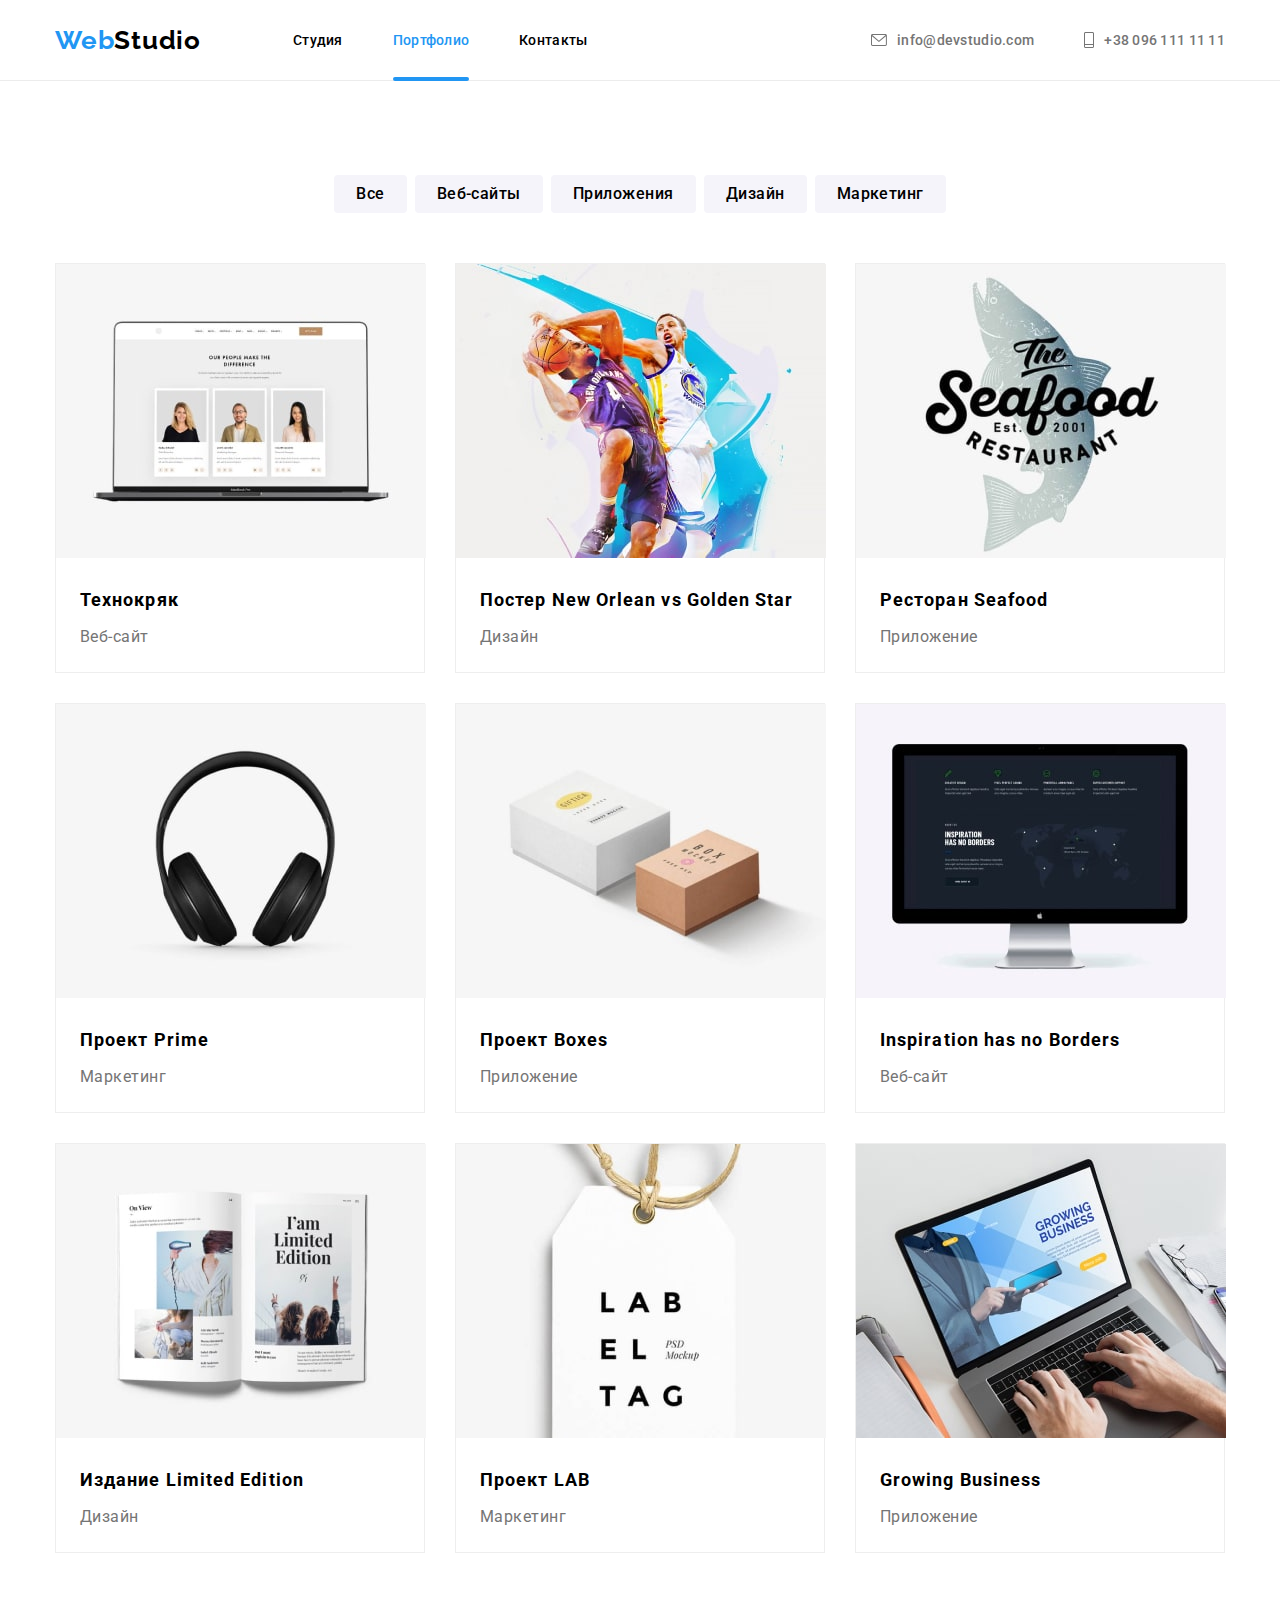
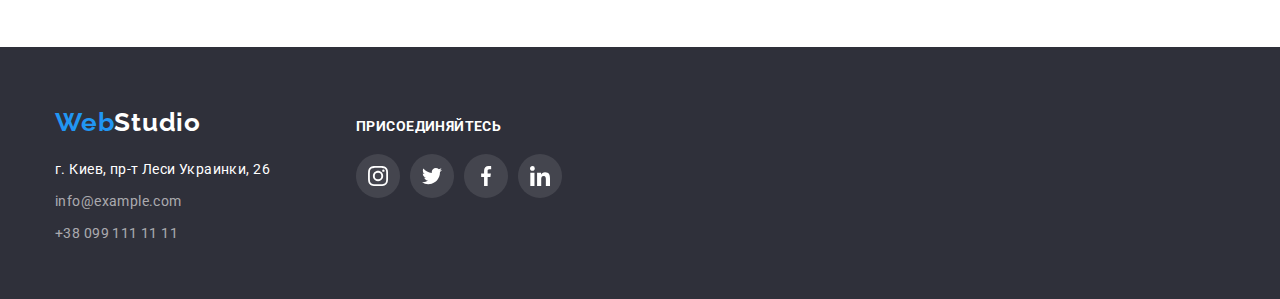
==== portfolio.html @ b3a925f2 "Initial commit" ====
<!DOCTYPE html>
<html lang="en">
  <head>
    <meta charset="UTF-8" />
    <meta name="viewport" content="width=device-width, initial-scale=1.0" />
    <title>Портфолио</title>
    <link rel="preconnect" href="https://fonts.gstatic.com" />
    <link
      href="https://fonts.googleapis.com/css2?family=Oleo+Script&family=Raleway:wght@700&family=Roboto:wght@400;500;700;900&display=swap"
      rel="stylesheet"
    />
    <link rel="normalize" href="./css/normalize.css" />
    <link rel="stylesheet" href="./css/style.css" />
  </head>
  <body>
    <header class="header">
      <div class="container">
        <a class="logotype-header" href="/" aria-label="логотип сайта" lang="en"
          >Web<span class="part-logo">Studio</span>
        </a>
        <nav class="navigation">
          <ul class="navigation-list">
            <li class="navigation-list-item">
              <a class="navigation-list-link" href="./index.html"> Студия </a>
            </li>
            <li class="navigation-list-item">
              <a class="navigation-list-link current" href="./portfolio.html"
                >Портфолио
              </a>
            </li>
            <li class="navigation-list-item">
              <a class="navigation-list-link" href="#">Контакты </a>
            </li>
          </ul>
        </nav>
        <address class="adress">
          <a class="header-mail" href="mailto:info@devstudio.com">
            <svg class="link-tel">
              <use href="./images/symbol-defs.svg#icon-envelope"></use>
            </svg>
            info@devstudio.com
          </a>

          <a class="header-tel" href="tel:+380961111111">
            <svg class="link-mail">
              <use href="./images/symbol-defs.svg#icon-telephone"></use>
            </svg>
            +38 096 111 11 11
          </a>
        </address>
      </div>
    </header>
    <main>
      <section class="product-list">
        <!--to hide name of section-->
        <h1 class="product-title visually-hidden">Наши проекты</h1>
        <div class="container">
          <ul class="btn-list">
            <li class="btn-list-item">
              <button class="btn-list-title" type="button">Все</button>
            </li>
            <li class="btn-list-item">
              <button class="btn-list-title" type="button">Веб-сайты</button>
            </li>
            <li class="btn-list-item">
              <button class="btn-list-title" type="button">Приложения</button>
            </li>
            <li class="btn-list-item">
              <button class="btn-list-title" type="button">Дизайн</button>
            </li>
            <li class="btn-list-item">
              <button class="btn-list-title" type="button">Маркетинг</button>
            </li>
          </ul>
          <ul class="project-list">
            <li class="project-list-item">
              <a class="project-list-item-link" href="">
                <div class="project-thumb">
                  <img
                    src="./images/technokriak.jpg"
                    alt="ноутбук с изображениями проектов"
                    width="370"
                    height="294"
                  />
                  <p class="overlay-project">
                    Технокряк это современная площадка распространения
                    коронавируса. Компании используют эту платформу для
                    цифрового шпионажа и атак на защищённые сервера конкурентов.
                  </p>
                </div>
                <div class="project-item">
                  <h2 class="project-title">Технокряк</h2>
                  <p class="project-description">Веб-сайт</p>
                </div>
              </a>
            </li>
            <li class="project-list-item">
              <a class="project-list-item-link" href="#">
                <div class="project-thumb">
                  <img
                    src="./images/poster_new_orlean.jpg"
                    alt="спортсмены с мячом"
                    width="370"
                    height="294"
                  />
                  <p class="overlay-project">текст</p>
                </div>
                <div class="project-item">
                  <h2 class="project-title">
                    Постер New Orlean vs Golden Star
                  </h2>
                  <p class="project-description">Дизайн</p>
                </div>
              </a>
            </li>
            <li class="project-list-item">
              <a class="project-list-item-link" href="#">
                <div class="project-thumb">
                  <img
                    src="./images/restoran.jpg"
                    alt="постер с надписью названия ресторана"
                    width="370"
                    height="294"
                  />
                  <p class="overlay-project">текст</p>
                </div>
                <div class="project-item">
                  <h2 class="project-title">Ресторан Seafood</h2>
                  <p class="project-description">Приложение</p>
                </div>
              </a>
            </li>
            <li class="project-list-item">
              <a class="project-list-item-link" href="#">
                <div class="project-thumb">
                  <img
                    src="./images/proect_prime.jpg"
                    alt="наушники"
                    width="370"
                    height="294"
                  />
                  <p class="overlay-project">текст</p>
                </div>
                <div class="project-item">
                  <h2 class="project-title">Проект Prime</h2>
                  <p class="project-description">Маркетинг</p>
                </div>
              </a>
            </li>
            <li class="project-list-item">
              <a class="project-list-item-link" href="#">
                <div class="project-thumb">
                  <img
                    src="./images/proect_boxes.jpg"
                    alt="коробки"
                    width="370"
                    height="294"
                  />
                  <p class="overlay-project">текст</p>
                </div>
                <div class="project-item">
                  <h2 class="project-title">Проект Boxes</h2>
                  <p class="project-description">Приложение</p>
                </div>
              </a>
            </li>
            <li class="project-list-item">
              <a class="project-list-item-link" href="#">
                <div class="project-thumb">
                  <img
                    src="./images/inspiration.jpg"
                    alt="экран компьютера"
                    width="370"
                    height="294"
                  />
                  <p class="overlay-project">текст</p>
                </div>
                <div class="project-item">
                  <h2 class="project-title">Inspiration has no Borders</h2>
                  <p class="project-description">Веб-сайт</p>
                </div>
              </a>
            </li>
            <li class="project-list-item">
              <a class="project-list-item-link" href="#">
                <div class="project-thumb">
                  <img
                    src="./images/izdanie_limited.jpg"
                    alt="развернутый журнал"
                    width="370"
                    height="294"
                  />
                  <p class="overlay-project">текст</p>
                </div>
                <div class="project-item">
                  <h2 class="project-title">Издание Limited Edition</h2>
                  <p class="project-description">Дизайн</p>
                </div>
              </a>
            </li>
            <li class="project-list-item">
              <a class="project-list-item-link" href="#">
                <div class="project-thumb">
                  <img
                    src="./images/proect_lab.jpg"
                    alt="ярлык c буквами"
                    width="370"
                    height="294"
                  />
                  <p class="overlay-project">текст</p>
                </div>
                <div class="project-item">
                  <h2 class="project-title">Проект LAB</h2>
                  <p class="project-description">Маркетинг</p>
                </div>
              </a>
            </li>
            <li class="project-list-item">
              <a class="project-list-item-link" href="#">
                <div class="project-thumb">
                  <img
                    src="./images/growing_bussines.jpg"
                    alt="ноутбук с названием проекта"
                    width="370"
                    height="294"
                  />
                  <p class="overlay-project">текст</p>
                </div>
                <div class="project-item">
                  <h2 class="project-title">Growing Business</h2>
                  <p class="project-description">Приложение</p>
                </div>
              </a>
            </li>
          </ul>
        </div>
      </section>
    </main>
    <footer class="footer-main">
      <div class="container">
        <div class="footer-section">
          <a
            class="logotype-footer"
            href="/"
            aria-label="логотип сайта"
            lang="en"
            >Web<span class="footer-part-logo">Studio</span>
          </a>
          <address class="adress">
            <ul class="footer-adress">
              <li class="footer-adress-link">
                <a class="footer-adress-map" href=""
                  >г. Киев, пр-т Леси Украинки, 26
                </a>
              </li>
              <li class="footer-adress-link">
                <a class="footer-adress-mail" href="info@example.com">
                  info@example.com
                </a>
              </li>
              <li class="footer-adress-link">
                <a class="footer-adress-call" href="tel:+380991111111">
                  +38 099 111 11 11
                </a>
              </li>
            </ul>
          </address>
        </div>

        <div class="social-link-list">
          <p class="invitation">присоединяйтесь</p>
          <ul class="social-links">
            <li class="social-link">
              <a class="social-link-item" href="">
                <svg class="icon-social">
                  <use href="./images/symbol-defs.svg#icon-instagram"></use>
                </svg>
              </a>
            </li>
            <li class="social-link">
              <a class="social-link-item" href="">
                <svg class="icon-social">
                  <use href="./images/symbol-defs.svg#icon-twitter"></use>
                </svg>
              </a>
            </li>
            <li class="social-link">
              <a class="social-link-item" href="">
                <svg class="icon-social">
                  <use href="./images/symbol-defs.svg#icon-facebook"></use>
                </svg>
              </a>
            </li>
            <li class="social-link">
              <a class="social-link-item" href="">
                <svg class="icon-social">
                  <use href="./images/symbol-defs.svg#icon-linkedin"></use>
                </svg>
              </a>
            </li>
          </ul>
        </div>
      </div>
    </footer>
  </body>
</html>
---- css/style.css ----
:root {
    --accent-color: #2196F3;
    --font-main: Roboto;
    --font-secondary: Raleway;
    --font-weight-main: 400;
    --font-weight-secondary: 700;
}

body {
    color: black;
    font-family: var(--font-main);
    font-weight: var(--font-main);
    font-style: normal;
    margin: auto;
}

ul, h1, h2, h3, h4, h5, h6, p {
    list-style-type: none;
    margin-block-start: 0;
    margin-block-end: 0;
    padding-inline-start: 0;
}

h1, h2, h3, h4, h5, h6, p {
    margin: 0;
}

img {
    box-sizing: border-box;
}

ul {
    text-decoration: none;
}

a {
    text-decoration: none;
    transition: 250ms cubic-bezier(0.4, 0, 0.2, 1);
}

button {
    transition: 250ms cubic-bezier(0.4, 0, 0.2, 1);
}

.adress {
    font-style: normal;
}

*, *::before, *::after {
    box-sizing: border-box;
}

.container {
    padding: 0 15px;
    width: 1200px;
    margin: 0 auto;
}

/*HEADER*/

.header .container {
    display: flex;
    align-items: center;
}

.header {
    display: flex;
    align-items: center;
    cursor: pointer;
    width: 100%;
    border-bottom: 1px solid #ECECEC;
}

.navigation {
    display: flex;
    align-items: center;
}

.navigation-list {
    display: flex;
    align-items: center;
}

.navigation-list-item {
    display: flex;
    flex-direction: column;
    position: relative;
}

.navigation-list-item:not(:last-child) {
    margin-right: 50px;
}

.navigation .current::after {
    content: "";
    position: absolute;
    bottom: -33px;
    left: 0;
    display: block;
    width: 100%;
    height: 4px;
    background-color: #2196F3;
    border-radius: 2px;
}

.header .adress {
    display: flex;
    align-items: center;
    margin-left: auto;
    padding-top: 32px;
    padding-bottom: 32px;
}

.header-mail {
    margin-right: 50px;
    display: flex;
    align-items: center;
}

.header-tel {
    display: flex;
    align-items: center;
}

.header .logotype-header {
    margin-right: 93px;
}

.navigation-list-link, .header-mail, .header-tel {
    font-size: 14px;
    font-weight: 500;
    line-height: 1.143;
    letter-spacing: 0.02em;
    text-align: left;
    text-decoration: none;
    color: black;
    width: 100%;
    height: 100%;
}

.navigation-list-link:hover, .navigation-list-link:focus {
    color: var(--accent-color);
}

.header-mail:hover, .header-mail:focus, .header-tel:hover, .header-tel:focus {
    color: var(--accent-color);
}

.logotype-header {
    width: 145px;
    height: 31px;
    left: 215px;
    top: 24px;
    font-family: var(--font-secondary);
    font-weight: var(--font-weight-secondary);
    font-size: 26px;
    line-height: 1.192;
    letter-spacing: 0.03em;
    color: var(--accent-color);
    text-decoration: none;
}

.part-logo {
    color: black
}

.header-mail, .header-tel {
    color: #757575;
}

.link-tel {
    width: 16px;
    height: 12px;
    margin-right: 10px;
    fill: currentColor;
}

.link-mail {
    width: 10px;
    height: 16px;
    margin-right: 10px;
    fill: currentColor;
}

.current {
    color: var(--accent-color)
}

/*end HEADER*/

/* HERO BEGINNING*/

.hero-section {
    width: 100%;
    display: flex;
    padding-top: 200px;
    padding-bottom: 200px;
    align-items: center;
    justify-content: center;
}

.overlay {
    height: 600px;
    max-width: 1600px;
    margin-left: auto;
    margin-right: auto;
    background-image: linear-gradient(rgba(0, 0, 0, 0.5), rgba(0, 0, 0, 0.5)), url("../images/background.jpg");
    background-size: cover;
    background-repeat: no-repeat;
    background-position: center;
}

.banner {
    min-width: 696px;
    display: flex;
    justify-content: center;
    align-items: center;
    padding-left: 46px;
    padding-right: 46px;
    margin-bottom: 30px;
}

.hero-title {
    min-width: 696px;
    font-size: 44px;
    font-weight: 900;
    line-height: 1.364;
    letter-spacing: 0.06em;
    color: white;
    text-transform: uppercase;
    text-align: center;
}

.btn-title {
    display: flex;
    align-items: center;
    min-width: 200px;
    padding: 10px 32px;
    margin: 0 auto;
    font-size: 16px;
    font-weight: var(--font-weight-secondary);
    line-height: 1.875;
    letter-spacing: 0.06em;
    text-align: center;
    background-color: #2196F3;
    color: white;
    box-shadow: 0px 4px 4px rgba(0, 0, 0, 0.15);
    border-radius: 4px;
    border: none;
    Outline: none;
    cursor: pointer;
}

/*end HERO*/

/*section 1*/

.about-section {
    padding: 94px 0 0;
}

.about-list {
    display: flex;
    align-items: center;
}

.about-title-item {
    display: block;
    width: 270px;
}

.about-title-item:not(:last-child) {
    margin-right: 30px;
}

.about-title-item::before {
    display: block;
    height: 120px;
    content: "";
    background-size: auto;
    background-position: center;
    background-repeat: no-repeat;
    background-color: #F5F4FA;
    border-radius: 4px;
}

.icon-antenna::before {
    background-image: url("../images/antenna.svg");
}

.icon-clock::before {
    background-image: url("../images/clock.svg");
}

.icon-diagram::before {
    background-image: url("../images/diagram.svg");
}

.icon-astronavt::before {
    background-image: url("../images/astronaut.svg");
}

.about-title-idea {
    margin-top: 30px;
    margin-bottom: 10px;
    font-weight: var(--font-weight-secondary);
    font-size: 14px;
    line-height: 1.14;
    letter-spacing: 0.03em;
    text-transform: uppercase;
    text-decoration: none;
}

.about-title-description {
    font-size: 14px;
    line-height: 1.714;
    letter-spacing: 0.03em;
    color: #757575;
    padding-top: 3px;
    padding-bottom: 3px;
}

/*our job*/

.work-list {
    display: flex;
    align-items: center;
    flex-direction: column;
    padding: 94px 0;
}

.work-list-title {
    width: 376px;
    font-size: 36px;
    display: flex;
    align-items: center;
    margin: 0 auto;
    padding-top: 1px;
    padding-bottom: 1px;
    justify-content: center;
}

.work-list-example {
    display: flex;
    align-items: center;
    padding-inline-start: 0;
    margin-top: 50px;
}

.work-list-item {
    position: relative;
    display: flex;
    align-items: center;
    width: 370px;
    height: 294px;
}

.work-list-item:not(:last-child) {
    margin-right: 30px;
}

.work-list .label-work {
    font-family: var(--font-main);
    font-weight: var(--font-weight-secondary);
    color: #FFFFFF;
    line-height: 1.143;
    position: absolute;
    bottom: 0;
    background: rgba(47, 48, 58, 0.8);
    width: 370px;
    height: 70px;
    text-align: center;
    letter-spacing: 0.03em;
    text-transform: uppercase;
    padding-top: 27px;
    padding-bottom: 27px;
    margin: 0;
}

/*section worker-groupe*/

.worker-groupe {
    background-color: #F5F4FA;
    width: 100%;
    display: flex;
    align-items: center;
    padding: 94px 0;
}

.worker-groupe-list {
    display: flex;
    align-items: center;
    color: #757575;
    text-decoration: none;
}

.worker-groupe-list .social-link-item {
    color: #AFB1B8;
    font-weight: normal;
}

.worker-groupe-list .social-link-item:hover, .worker-groupe-list .social-link-item:focus {
    color: white;
}

.worker-groupe-list .social-links {
    fill: currentColor;
    margin-bottom: 29px;
    justify-content: center;
    margin-top: 0px;
}

.worker-groupe-item {
    display: flex;
    align-items: center;
}

.worker-item {
    background-color: #FFFFFF;
    box-shadow: 0px 1px 3px rgba(0, 0, 0, 0.12), 0px 1px 1px rgba(0, 0, 0, 0.14), 0px 2px 1px rgba(0, 0, 0, 0.2);
    border-radius: 0px 0px 4px 4px;
}

.worker-groupe-item:not(:last-child) {
    margin-right: 30px;
}

.worker-groupe-title {
    display: flex;
    align-items: center;
    width: 376px;
    font-weight: var(--font-weight-secondary);
    font-size: 36px;
    line-height: 1.1667;
    letter-spacing: 0.03em;
    margin: auto;
    margin-bottom: 50px;
    justify-content: center;
    padding: 0;
}

.worker-element {
    color: black;
    min-width: 151px;
    font-weight: 500;
    font-size: 16px;
    line-height: 1.187;
    letter-spacing: 0.03em;
    text-align: center;
    margin-top: 30px;
    margin-bottom: 10px;
}

.work-position {
    min-width: 13px;
    font-size: 16px;
    line-height: 1.187;
    letter-spacing: 0.03em;
    color: #757575;
    text-align: center;
    margin-bottom: 16px;
}

.clients {
    padding: 94px 0;
}

.clients-title {
    margin-bottom: 50px;
    text-align: center;
    font-family: var(--font-main);
    font-style: normal;
    font-weight: var(--font-weight-secondary);
    font-size: 36px;
    line-height: 1.1667;
    letter-spacing: 0.03em;
}

.clients-list {
    display: flex;
    align-items: center;
    cursor: pointer;
}

.clients-list-item:not(:last-child) {
    margin-right: 30px;
}

.client-link:hover, .client-link:focus {
    border: 1px solid var(--accent-color);
    color: var(--accent-color);
}

.client-link {
    display: inline-block;
    width: 170px;
    height: 90px;
    border: 1px solid #AFB1B8;
    border-radius: 4px;
    text-align: center;
    padding: 20px 0;
    color: #AFB1B8;
}

.client-icon {
    max-width: 80px;
    max-height: 52px;
    fill: currentColor;
}

/*end section worker*/

.backdrop {
    position: fixed;
    left: 0;
    top: 0;
    width: 100%;
    height: 100%;
    background-color: rgba(0, 0, 0, 0.2);
    transition: 250ms cubic-bezier(.42, 0, .58, 1);
}

.backdrop.is-hidden {
    opacity: 0;
    pointer-events: none;
}

.backdrop.is-hidden .modal {
    opacity: 0;
    transform: translate(-50%, -50%) scale(0.5);
}

.modal {
    position: absolute;
    left: 50%;
    top: 50%;
    width: 528px;
    height: 581px;
    background: #FFFFFF;
    box-shadow: 0px 1px 3px rgba(0, 0, 0, 0.12), 0px 1px 1px rgba(0, 0, 0, 0.14), 0px 2px 1px rgba(0, 0, 0, 0.2);
    border-radius: 4px;
    transform: translate(-50%, -50%) scale(1);
    transition: 1000ms cubic-bezier(.86, .57, .14, .19);
}

.modal-button {
    position: absolute;
    right: 8px;
    top: 8px;
    display: block;
    width: 30px;
    height: 30px;
    padding: 0;
    margin: 0;
    border-radius: 50%;
    border: 1px solid rgba(0, 0, 0, 0.1);
    background-image: url("../images/Vector.svg");
    background-size: auto;
    background-position: center;
    background-repeat: no-repeat;
    background-color: white;
    outline: none;
    cursor: pointer;
}

/*footer*/

.footer-main {
    background: #2F303A;
    ;
    width: 100%;
    padding: 60px 0;
}

.footer-section {
    display: flex;
    flex-direction: column;
}

.footer-main .container {
    display: flex;
    align-items: baseline;
}

.logotype-footer {
    width: 145px;
    font-family: var(--font-secondary);
    font-weight: var(--font-weight-secondary);
    font-size: 26px;
    line-height: 1.192;
    letter-spacing: 0.03em;
    color: #2196F3;
    text-decoration: none;
    margin-bottom: 20px;
}

.footer-part-logo {
    color: white;
}

.container .adress {
    display: flex;
}

.footer-adress {
    display: flex;
    flex-direction: column;
    min-width: 231px;
    height: 81px;
}

.footer-adress-link {
    display: flex;
}

.footer-adress-link:not(:last-child) {
    margin-bottom: 8px;
}

.footer-adress-map {
    font-size: 14px;
    line-height: 1.71428;
    letter-spacing: 0.03em;
    color: #FFFFFF;
    text-decoration: none;
}

.footer-adress-mail, .footer-adress-call {
    font-size: 14px;
    line-height: 1.71428;
    letter-spacing: 0.03em;
    color: rgba(255, 255, 255, 0.6);
    text-decoration: none;
}

.invitation {
    font-family: var(--font-main);
    font-weight: var(--font-weight-secondary);
    font-size: 14px;
    line-height: 1.143;
    letter-spacing: 0.03em;
    text-transform: uppercase;
    color: #FFFFFF;
}

.social-link-list {
    margin-left: 70px;
}

.social-links {
    display: flex;
    align-items: center;
    margin-top: 20px;
}

.social-link {
    margin-right: 10px;
}

.social-link-item {
    color: white;
    display: flex;
    align-items: center;
    justify-content: center;
    width: 44px;
    height: 44px;
    background-color: rgba(255, 255, 255, 0.1);
    border-radius: 50%;
    background-size: auto;
}

.social-link-item:hover, .social-link-item:focus {
    background-color: var(--accent-color);
}

.icon-social {
    width: 20px;
    height: 20px;
    fill: currentColor;
}

/*PORTFOLIO PAGE*/

.product-list {
    display: flex;
    align-items: center;
    padding: 94px 0;
}

.btn-list {
    display: flex;
    align-items: center;
    justify-content: center;
}

.project-list {
    display: flex;
    align-items: center;
    flex-wrap: wrap;
}

.project-list-item:hover, .project-list-item:focus {
    box-shadow: 0px 1px 1px rgba(0, 0, 0, 0.12), 0px 4px 4px rgba(0, 0, 0, 0.06), 1px 4px 6px rgba(0, 0, 0, 0.16);
}

.project-list-item {
    display: flex;
    align-items: center;
    width: 370px;
    margin-right: 30px;
    margin-bottom: 30px;
    border: 1px solid #EEEEEE;
}

.project-item {
    padding: 20px 24px;
}

.project-thumb {
    position: relative;
    overflow: hidden;
    margin: 0 auto;
}

.overlay-project {
    position: absolute;
    top: 0;
    left: 0;
    width: 100%;
    height: 100%;
    padding: 63px 24px;
    display: flex;
    justify-content: space-between;
    font-family: var(--font-main);
    font-weight: var(--font-weight-main);
    font-size: 18px;
    color: white;
    background-color: rgba(33, 150, 243, 0.9);
    line-height: 1.556;
    letter-spacing: 0.03em;
    transform: translateY(100%);
    transition: transform 250ms cubic-bezier(0.4, 0, 0.2, 1);
}

.project-list-item-link:hover .overlay-project, .project-list-item-link:focus .overlay-project {
    transform: translateY(0);
}

.project-list-item:nth-last-child(-n+3) {
    margin-bottom: 0;
}

.project-list-item:nth-child(3n) {
    margin-right: 0;
}

.project-card {
    border: 1px solid #EEEEEE;
}

.btn-list-item {
    margin-bottom: 50px;
}

.btn-list-item:not(:last-child) {
    margin-right: 8px;
}

.btn-list-title {
    padding: 6px 22px;
    min-width: 50px;
    border: none;
    left: 976px;
    top: 174px;
    background: #F5F4FA;
    border-radius: 4px;
    font-family: var(--font-main);
    font-style: normal;
    font-weight: 500;
    font-size: 16px;
    line-height: 1.625;
    text-align: center;
    letter-spacing: 0.03em;
    outline: none;
    cursor: pointer;
}

.btn-list-title:hover, .btn-list-title:focus {
    font-family: var(--font-main);
    font-size: 16px;
    line-height: 1.625;
    text-align: center;
    letter-spacing: 0.03em;
    color: #FFFFFF;
    background: #2196F3;
    box-shadow: 0px 3px 1px rgba(0, 0, 0, 0.1), 0px 1px 2px rgba(0, 0, 0, 0.08), 0px 2px 2px rgba(0, 0, 0, 0.12);
    border-radius: 4px;
}

.project-title {
    font-weight: var(--font-weight-secondary);
    font-size: 18px;
    line-height: 2;
    letter-spacing: 0.06em;
    margin: 0 0 4px;
    padding: 0;
    color: black;
}

.project-description {
    color: #757575;
    font-size: 16px;
    line-height: 1.875;
    letter-spacing: 0.03em;
    padding: 0;
}

.visually-hidden {
    position: absolute;
    width: 1px;
    height: 1px;
    margin: -1px;
    border: 0;
    padding: 0;
    white-space: nowrap;
    clip-path: inset(100%);
    clip: rect(0 0 0 0);
    overflow: hidden;
}
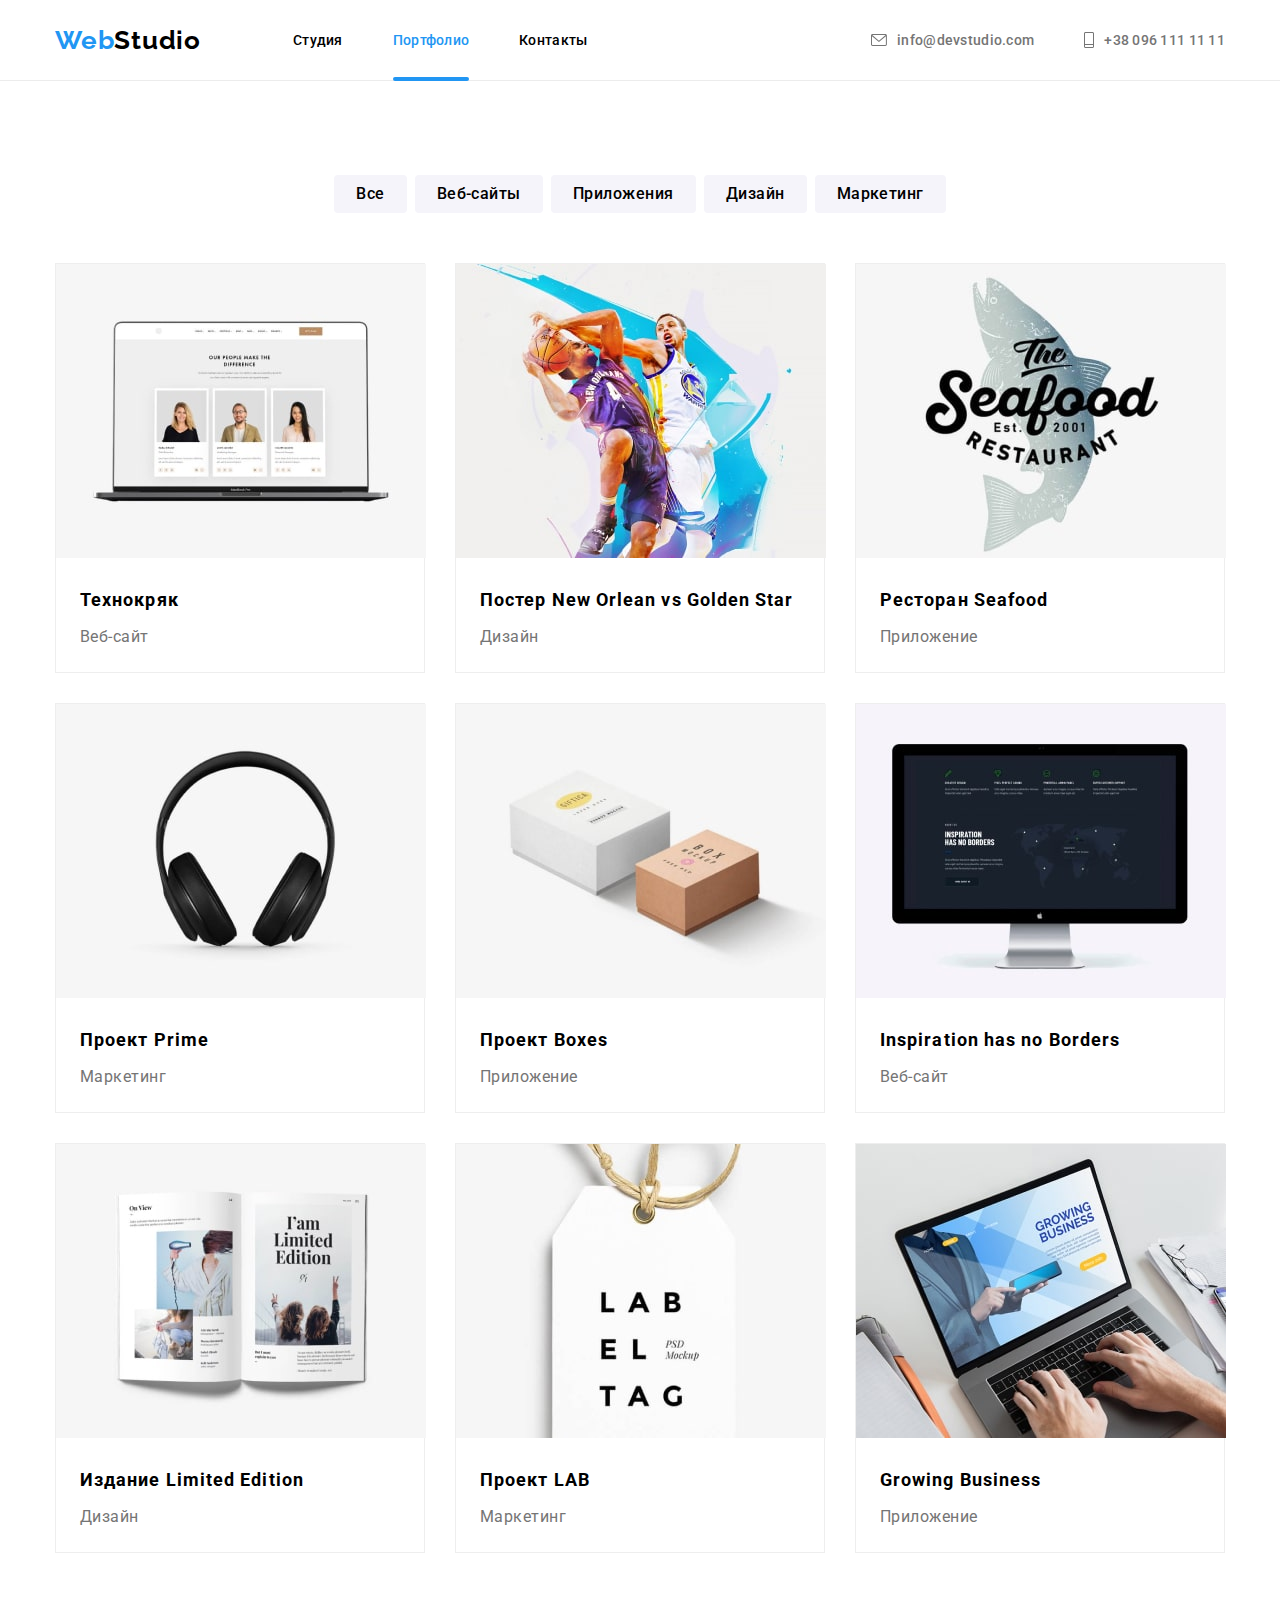
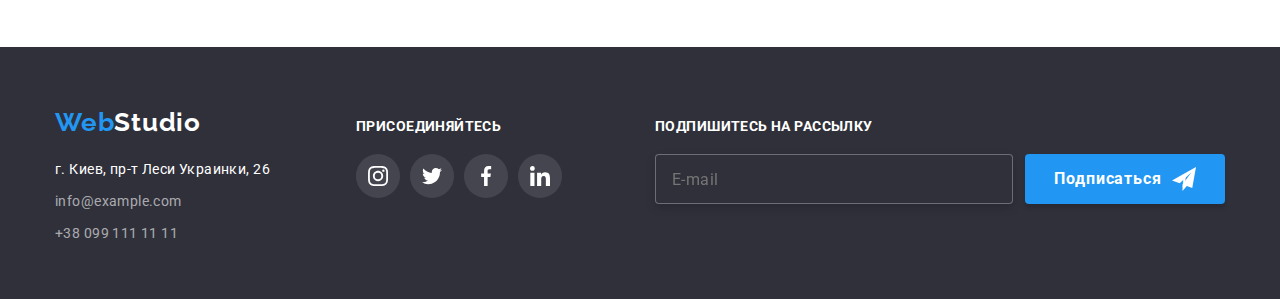
==== commit ed7020af: "footer form done" ====
--- a/portfolio.html
+++ b/portfolio.html
@@ -266,7 +266,6 @@
             </ul>
           </address>
         </div>
-
         <div class="social-link-list">
           <p class="invitation">присоединяйтесь</p>
           <ul class="social-links">
@@ -300,6 +299,20 @@
             </li>
           </ul>
         </div>
+        <div class="form-list">
+          <form class="footer-form">
+            <label class="footer-form-label">
+              Подпишитесь на рассылку
+              <input
+                class="footer-form-input"
+                type="email"
+                name="email"
+                placeholder="E-mail"
+              />
+            </label>
+            <button class="footer-form-btn" type="submit">Подписаться</button>
+          </form>
+        </div>
       </div>
     </footer>
   </body>
--- a/css/style.css
+++ b/css/style.css
@@ -653,7 +653,7 @@
     margin-top: 20px;
 }
 
-.social-link {
+.social-link:not(:last-child) {
     margin-right: 10px;
 }
 
@@ -677,6 +677,81 @@
     width: 20px;
     height: 20px;
     fill: currentColor;
+}
+
+.form-list {
+    margin-left: 93px;
+}
+
+.footer-form {
+    display: flex;
+    justify-content: center;
+    align-items: flex-end;
+    padding: 0;
+    max-width: 570px;
+}
+
+.footer-form-label {
+    width: 370px;
+    font-family: var(--font-main);
+    font-style: normal;
+    font-weight: var(--font-weight-secondary);
+    font-size: 14px;
+    line-height: 1.143;
+    letter-spacing: 0.03em;
+    text-transform: uppercase;
+    color: #FFFFFF;
+}
+
+.footer-form-input {
+    margin-top: 20px;
+    padding-left: 16px;
+    padding-top: 0;
+    padding-bottom: 0;
+    padding-right: 0;
+    width: 358px;
+    height: 50px;
+    font-family: var(--font-main);
+    font-style: normal;
+    font-weight: var(--font-weight-main);
+    font-size: 16px;
+    line-height: 1.25;
+    letter-spacing: 0.03em;
+    color: #AFB1B8;
+    border: 1px solid rgba(255, 255, 255, 0.3);
+    filter: drop-shadow(0px 4px 4px rgba(0, 0, 0, 0.15));
+    border-radius: 4px;
+    background-color: #2F303A;
+}
+
+.footer-form-btn {
+    width: 200px;
+    height: 50px;
+    display: inline-flex;
+    align-items: center;
+    justify-content: center;
+    padding: 0;
+    background: #2196F3;
+    border: none;
+    box-shadow: 0px 4px 4px rgba(0, 0, 0, 0.15);
+    border-radius: 4px;
+    font-family: var(--font-main);
+    font-style: normal;
+    font-weight: var(--font-weight-secondary);
+    font-size: 16px;
+    line-height: 1.875;
+    letter-spacing: 0.06em;
+    color: #FFFFFF;
+}
+
+.footer-form-btn::after {
+    content: "1";
+    display: inline-block;
+    width: 24px;
+    height: 24px;
+    margin-left: 10px;
+    background-image: url("../images/icon_send.svg");
+    fill: white;
 }
 
 /*PORTFOLIO PAGE*/
